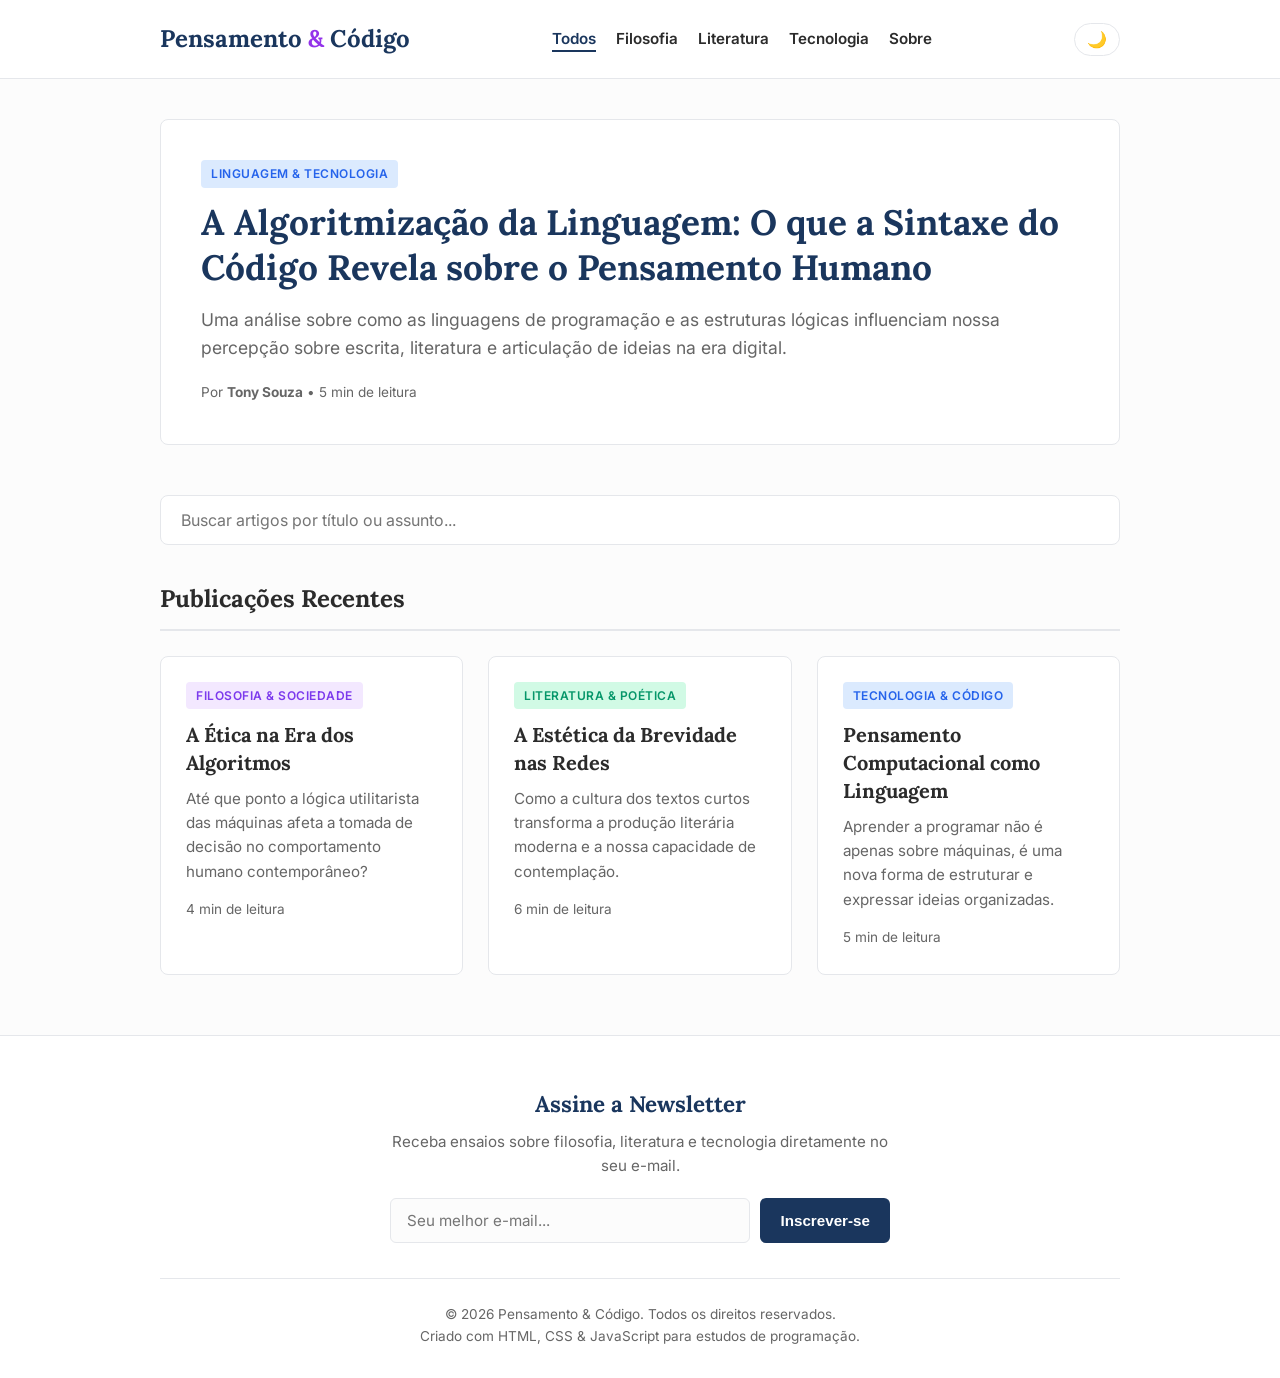
==== index.html @ ac8e293f "Add files via upload" ====
<!DOCTYPE html>
<html lang="pt-BR">
<head>
    <meta charset="UTF-8">
    <meta name="viewport" content="width=device-width, initial-scale=1.0">
    <title>Pensamento & Código — Filosofia, Literatura e Tecnologia</title>
    <!-- Google Fonts -->
    <link rel="preconnect" href="https://fonts.googleapis.com">
    <link rel="preconnect" href="https://fonts.gstatic.com" crossorigin>
    <link href="https://fonts.googleapis.com/css2?family=Inter:wght@400;600&family=Lora:ital,wght@0,500;0,700;1,400&display=swap" rel="stylesheet">
    <link rel="stylesheet" href="style.css">
</head>
<body>

    <!-- CABEÇALHO / NAVEGAÇÃO -->
    <header class="header">
        <div class="container header-container">
            <div class="logo">
                <a href="index.html">Pensamento <span>&</span> Código</a>
            </div>
            
            <nav class="nav">
                <ul>
                    <li><a href="#" class="filter-btn active" data-filter="all">Todos</a></li>
                    <li><a href="#" class="filter-btn" data-filter="filosofia">Filosofia</a></li>
                    <li><a href="#" class="filter-btn" data-filter="literatura">Literatura</a></li>
                    <li><a href="#" class="filter-btn" data-filter="tecnologia">Tecnologia</a></li>
                    <li><a href="artigo.html">Sobre</a></li>
                </ul>
            </nav>

            <!-- BOTÃO DE DARK MODE -->
            <button id="theme-toggle" class="theme-toggle-btn" aria-label="Alternar Tema">
                🌙
            </button>
        </div>
    </header>

    <!-- CONTEÚDO PRINCIPAL -->
    <main class="container">

        <!-- ARTIGO EM DESTAQUE (HERO) -->
        <section class="hero-card">
            <span class="tag tag-tech">Linguagem & Tecnologia</span>
            <h1 class="hero-title">
                <a href="artigo.html" style="text-decoration: none; color: inherit;">
                    A Algoritmização da Linguagem: O que a Sintaxe do Código Revela sobre o Pensamento Humano
                </a>
            </h1>
            <p class="hero-excerpt">
                Uma análise sobre como as linguagens de programação e as estruturas lógicas influenciam nossa percepção sobre escrita, literatura e articulação de ideias na era digital.
            </p>
            <div class="meta">
                <span>Por <strong>Tony Souza</strong></span> • <span>5 min de leitura</span>
            </div>
        </section>

        <!-- BARRA DE PESQUISA -->
        <div class="search-container">
            <form id="search-form" onsubmit="return false;">
                <input 
                    type="text" 
                    id="search-input" 
                    placeholder="Buscar artigos por título ou assunto..." 
                    aria-label="Buscar artigos"
                    autocomplete="off"
                >
            </form>
        </div>

        <!-- FEED DE ARTIGOS RECENTES -->
        <section class="articles-section">
            <h2 class="section-title">Publicações Recentes</h2>
            
            <div class="articles-grid">

                <!-- Card 1 -->
                <article class="card" data-category="filosofia">
                    <span class="tag tag-filosofia">Filosofia & Sociedade</span>
                    <h3 class="card-title">A Ética na Era dos Algoritmos</h3>
                    <p class="card-excerpt">Até que ponto a lógica utilitarista das máquinas afeta a tomada de decisão no comportamento humano contemporâneo?</p>
                    <div class="meta"><span>4 min de leitura</span></div>
                </article>

                <!-- Card 2 -->
                <article class="card" data-category="literatura">
                    <span class="tag tag-literatura">Literatura & Poética</span>
                    <h3 class="card-title">A Estética da Brevidade nas Redes</h3>
                    <p class="card-excerpt">Como a cultura dos textos curtos transforma a produção literária moderna e a nossa capacidade de contemplação.</p>
                    <div class="meta"><span>6 min de leitura</span></div>
                </article>

                <!-- Card 3 -->
                <article class="card" data-category="tecnologia">
                    <span class="tag tag-tech">Tecnologia & Código</span>
                    <h3 class="card-title">Pensamento Computacional como Linguagem</h3>
                    <p class="card-excerpt">Aprender a programar não é apenas sobre máquinas, é uma nova forma de estruturar e expressar ideias organizadas.</p>
                    <div class="meta"><span>5 min de leitura</span></div>
                </article>

            </div>
        </section>

    </main>

    <!-- RODAPÉ COM NEWSLETTER -->
    <footer class="footer">
        <div class="container footer-container">
            
            <div class="footer-newsletter">
                <h3>Assine a Newsletter</h3>
                <p>Receba ensaios sobre filosofia, literatura e tecnologia diretamente no seu e-mail.</p>
                
                <form class="newsletter-form" id="newsletter-form">
                    <input 
                        type="email" 
                        id="newsletter-email" 
                        placeholder="Seu melhor e-mail..." 
                        required
                    >
                    <button type="submit" class="btn-subscribe">Inscrever-se</button>
                </form>
                <p id="newsletter-message" class="newsletter-message"></p>
            </div>

            <hr class="footer-divider">

            <div class="footer-bottom">
                <p>&copy; 2026 Pensamento & Código. Todos os direitos reservados.</p>
                <p>Criado com HTML, CSS & JavaScript para estudos de programação.</p>
            </div>

        </div>
    </footer>

    <!-- CONEXÃO COM O JAVASCRIPT -->
    <script src="script.js"></script>
</body>
</html>
---- style.css ----
/* RESET E VARIÁVEIS DE COR */
* {
    margin: 0;
    padding: 0;
    box-sizing: border-box;
}

:root {
    --bg-color: #fcfcfc;
    --text-color: #2b2b2b;
    --text-muted: #666666;
    --primary-color: #1a365d; /* Azul editorial */
    --card-bg: #ffffff;
    --border-color: #e5e7eb;
    
    /* Cores das Tags */
    --tag-tech: #2563eb;
    --tag-filosofia: #7c3aed;
    --tag-literatura: #059669;
}

body {
    background-color: var(--bg-color);
    color: var(--text-color);
    font-family: 'Inter', sans-serif;
    line-height: 1.6;
}

/* LAYOUT CONTAINER */
.container {
    max-width: 1000px;
    margin: 0 auto;
    padding: 0 20px;
}

/* HEADER */
.header {
    background-color: var(--card-bg);
    border-bottom: 1px solid var(--border-color);
    padding: 20px 0;
    margin-bottom: 40px;
}

.header-container {
    display: flex;
    justify-content: space-between;
    align-items: center;
}

.logo a {
    font-family: 'Lora', serif;
    font-size: 1.5rem;
    font-weight: 700;
    color: var(--primary-color);
    text-decoration: none;
}

.logo span {
    color: #9333ea;
}

.nav ul {
    display: flex;
    list-style: none;
    gap: 20px;
}

.nav a {
    text-decoration: none;
    color: var(--text-color);
    font-size: 0.95rem;
    font-weight: 600;
    transition: color 0.2s;
}

.nav a:hover {
    color: var(--primary-color);
}

/* TAGS */
.tag {
    display: inline-block;
    font-size: 0.75rem;
    font-weight: 600;
    text-transform: uppercase;
    letter-spacing: 0.5px;
    padding: 4px 10px;
    border-radius: 4px;
    margin-bottom: 12px;
}

.tag-tech { background-color: #dbeafe; color: var(--tag-tech); }
.tag-filosofia { background-color: #f3e8ff; color: var(--tag-filosofia); }
.tag-literatura { background-color: #d1fae5; color: var(--tag-literatura); }

/* HERO (DESTAQUE) */
.hero-card {
    background-color: var(--card-bg);
    border: 1px solid var(--border-color);
    border-radius: 8px;
    padding: 40px;
    margin-bottom: 50px;
}

.hero-title {
    font-family: 'Lora', serif;
    font-size: 2.2rem;
    color: var(--primary-color);
    margin-bottom: 15px;
    line-height: 1.3;
}

.hero-excerpt {
    font-size: 1.1rem;
    color: var(--text-muted);
    margin-bottom: 20px;
}

/* META DADOS */
.meta {
    font-size: 0.85rem;
    color: var(--text-muted);
}

/* ARTICLES SECTION */
.section-title {
    font-family: 'Lora', serif;
    font-size: 1.5rem;
    margin-bottom: 25px;
    border-bottom: 2px solid var(--border-color);
    padding-bottom: 10px;
}

.articles-grid {
    display: grid;
    grid-template-columns: repeat(auto-fit, minmax(280px, 1fr));
    gap: 25px;
    margin-bottom: 60px;
}

.card {
    background-color: var(--card-bg);
    border: 1px solid var(--border-color);
    border-radius: 8px;
    padding: 25px;
    transition: transform 0.2s, box-shadow 0.2s;
}

.card:hover {
    transform: translateY(-3px);
    box-shadow: 0 4px 12px rgba(0,0,0,0.05);
}

.card-title {
    font-family: 'Lora', serif;
    font-size: 1.25rem;
    margin-bottom: 10px;
    line-height: 1.4;
}

.card-excerpt {
    font-size: 0.95rem;
    color: var(--text-muted);
    margin-bottom: 15px;
}

/* FOOTER */
.footer {
    border-top: 1px solid var(--border-color);
    padding: 30px 0;
    text-align: center;
    font-size: 0.85rem;
    color: var(--text-muted);
}
/* ==========================================
   ESTILOS DA PÁGINA INTERNA DE ARTIGO
   ========================================== */

/* Container mais estreito para otimizar a leitura */
.article-container {
    max-width: 720px;
    margin: 0 auto;
    padding: 0 20px;
}

.back-link {
    display: inline-block;
    margin-bottom: 25px;
    color: var(--primary-color);
    text-decoration: none;
    font-size: 0.9rem;
    font-weight: 600;
    transition: transform 0.2s;
}

.back-link:hover {
    transform: translateX(-4px);
}

.article-header {
    margin-bottom: 35px;
    border-bottom: 1px solid var(--border-color);
    padding-bottom: 25px;
}

.article-title {
    font-family: 'Lora', serif;
    font-size: 2.3rem;
    line-height: 1.25;
    color: var(--primary-color);
    margin-top: 10px;
    margin-bottom: 15px;
}

.article-meta {
    font-size: 0.9rem;
    color: var(--text-muted);
}

/* Corpo do Artigo */
.article-content {
    font-size: 1.1rem;
    line-height: 1.8;
    color: #333333;
}

.article-content p {
    margin-bottom: 22px;
}

.article-content .lead {
    font-size: 1.25rem;
    font-weight: 500;
    line-height: 1.6;
    color: var(--text-color);
}

.article-content h2 {
    font-family: 'Lora', serif;
    font-size: 1.6rem;
    color: var(--primary-color);
    margin-top: 40px;
    margin-bottom: 18px;
}

/* Citação / Blockquote */
blockquote {
    border-left: 4px solid var(--primary-color);
    padding-left: 20px;
    margin: 30px 0;
    font-family: 'Lora', serif;
    font-style: italic;
    font-size: 1.2rem;
    color: #4a5568;
    background-color: #f8fafc;
    padding-top: 10px;
    padding-bottom: 10px;
    border-radius: 0 6px 6px 0;
}

/* Bloco de Código */
pre {
    background-color: #1e293b;
    color: #f8fafc;
    padding: 20px;
    border-radius: 8px;
    overflow-x: auto;
    margin: 30px 0;
}

code {
    font-family: 'Fira Code', monospace;
    font-size: 0.9rem;
    line-height: 1.5;
}

/* Caixa do Autor */
.author-box {
    margin-top: 60px;
    margin-bottom: 60px;
    background-color: var(--card-bg);
    border: 1px solid var(--border-color);
    border-radius: 8px;
    padding: 30px;
}

.author-box h3 {
    font-size: 0.8rem;
    text-transform: uppercase;
    letter-spacing: 1px;
    color: var(--text-muted);
    margin-bottom: 8px;
}

.author-name {
    font-family: 'Lora', serif;
    font-size: 1.3rem;
    font-weight: 700;
    color: var(--primary-color);
    margin-bottom: 10px;
}

.author-bio {
    font-size: 0.95rem;
    color: var(--text-muted);
    line-height: 1.6;
    margin-bottom: 0;
}
/* Efeito ao passar o mouse sobre o título do artigo em destaque */
.hero-title a {
    transition: color 0.2s ease;
}

.hero-title a:hover {
    color: #2563eb; /* Muda suavemente para um tom de azul ao passar o mouse */
}
/* ==========================================
   ESTILOS DO MODO ESCURO (DARK MODE)
   ========================================== */

/* Estilo do Botão de Tema */
.theme-toggle-btn {
    background: none;
    border: 1px solid var(--border-color);
    padding: 6px 12px;
    border-radius: 20px;
    cursor: pointer;
    font-size: 1rem;
    transition: background-color 0.2s, transform 0.2s;
}

.theme-toggle-btn:hover {
    transform: scale(1.05);
}

/* Variáveis para quando a classe .dark-theme for adicionada ao body */
body.dark-theme {
    --bg-color: #0f172a;       /* Fundo escuro elegante */
    --text-color: #e2e8f0;     /* Texto claro */
    --text-muted: #94a3b8;     /* Texto secundário */
    --primary-color: #60a5fa;  /* Destaque azul claro */
    --card-bg: #1e293b;        /* Fundo dos cartões */
    --border-color: #334155;    /* Bordas suaves */
}

/* Ajuste do fundo dos artigos e citações no Dark Mode */
body.dark-theme blockquote {
    background-color: #1e293b;
    color: #cbd5e1;
}

body.dark-theme pre {
    background-color: #020617; /* Bloco de código ainda mais destacado */
}
/* ==========================================
   RESPONSIVIDADE (MEDIA QUERIES)
   ========================================== */

/* Ajustes para telas de tablets e celulares (até 768px) */
@media (max-width: 768px) {
    
    /* Cabeçalho mais compacto */
    .header-container {
        flex-direction: column;
        gap: 15px;
        text-align: center;
    }

    .nav ul {
        gap: 12px;
        flex-wrap: wrap;
        justify-content: center;
    }

    /* Cartões e Destaque */
    .hero-card {
        padding: 25px 20px;
    }

    .hero-title {
        font-size: 1.6rem;
    }

    .article-title {
        font-size: 1.8rem;
    }

    /* Grid de artigos vira 1 coluna */
    .articles-grid {
        grid-template-columns: 1fr;
    }
}
/* Estilo do filtro ativo no menu */
.nav a.filter-btn.active {
    color: var(--primary-color);
    border-bottom: 2px solid var(--primary-color);
    padding-bottom: 2px;
}

/* Transição suave ao ocultar/mostrar cards */
.card {
    transition: transform 0.2s, box-shadow 0.2s, opacity 0.3s ease;
}

.card.hide {
    display: none;
}
/* ==========================================
   ESTILOS DA BARRA DE PESQUISA
   ========================================== */
.search-container {
    margin-bottom: 35px;
}

#search-input {
    width: 100%;
    padding: 14px 20px;
    font-size: 1rem;
    font-family: 'Inter', sans-serif;
    border: 1px solid var(--border-color);
    border-radius: 8px;
    background-color: var(--card-bg);
    color: var(--text-color);
    outline: none;
    transition: border-color 0.2s, box-shadow 0.2s;
}

#search-input:focus {
    border-color: var(--primary-color);
    box-shadow: 0 0 0 3px rgba(37, 99, 235, 0.15);
}
/* ==========================================
   ESTILOS DO RODAPÉ E NEWSLETTER
   ========================================== */

.footer {
    border-top: 1px solid var(--border-color);
    padding: 50px 0 30px 0;
    margin-top: 60px;
    background-color: var(--card-bg);
}

.footer-newsletter {
    max-width: 500px;
    margin: 0 auto 35px auto;
    text-align: center;
}

.footer-newsletter h3 {
    font-family: 'Lora', serif;
    font-size: 1.4rem;
    color: var(--primary-color);
    margin-bottom: 8px;
}

.footer-newsletter p {
    font-size: 0.95rem;
    color: var(--text-muted);
    margin-bottom: 20px;
}

/* Formulário e Inputs */
.newsletter-form {
    display: flex;
    gap: 10px;
}

.newsletter-form input[type="email"] {
    flex: 1;
    padding: 12px 16px;
    font-size: 0.95rem;
    font-family: 'Inter', sans-serif;
    border: 1px solid var(--border-color);
    border-radius: 6px;
    background-color: var(--bg-color);
    color: var(--text-color);
    outline: none;
    transition: border-color 0.2s;
}

.newsletter-form input[type="email"]:focus {
    border-color: var(--primary-color);
}

.btn-subscribe {
    background-color: var(--primary-color);
    color: #ffffff;
    border: none;
    padding: 12px 20px;
    font-size: 0.95rem;
    font-weight: 600;
    border-radius: 6px;
    cursor: pointer;
    transition: opacity 0.2s, transform 0.2s;
}

.btn-subscribe:hover {
    opacity: 0.9;
    transform: translateY(-1px);
}

.newsletter-message {
    margin-top: 12px;
    font-size: 0.85rem;
    color: #059669; /* Verde de sucesso */
    display: none;
}

.footer-divider {
    border: none;
    border-top: 1px solid var(--border-color);
    margin-bottom: 25px;
}

.footer-bottom {
    text-align: center;
    font-size: 0.85rem;
    color: var(--text-muted);
}

/* Ajuste Responsivo para Celular */
@media (max-width: 500px) {
    .newsletter-form {
        flex-direction: column;
    }
}
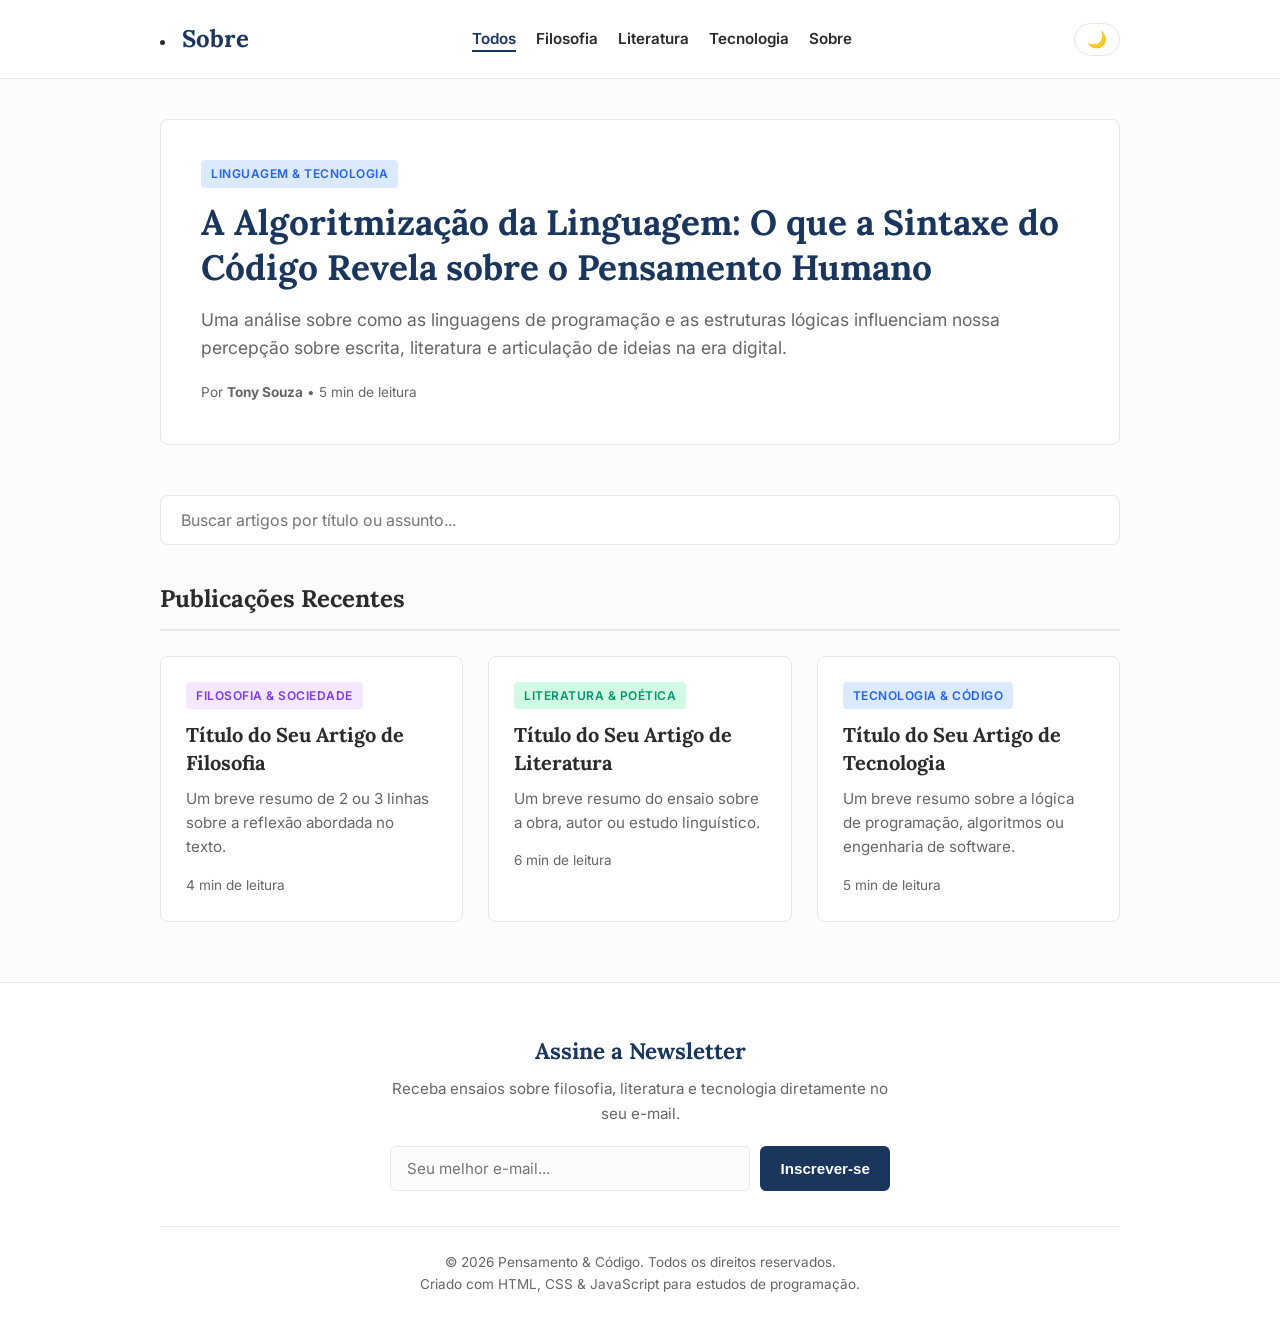
==== commit 421315cd: "Add files via upload Adicionados novos arquivos ao feed." ====
--- a/index.html
+++ b/index.html
@@ -16,7 +16,7 @@
     <header class="header">
         <div class="container header-container">
             <div class="logo">
-                <a href="index.html">Pensamento <span>&</span> Código</a>
+             <li><a href="sobre.html">Sobre</a></li>
             </div>
             
             <nav class="nav">
@@ -74,29 +74,41 @@
             
             <div class="articles-grid">
 
-                <!-- Card 1 -->
-                <article class="card" data-category="filosofia">
-                    <span class="tag tag-filosofia">Filosofia & Sociedade</span>
-                    <h3 class="card-title">A Ética na Era dos Algoritmos</h3>
-                    <p class="card-excerpt">Até que ponto a lógica utilitarista das máquinas afeta a tomada de decisão no comportamento humano contemporâneo?</p>
-                    <div class="meta"><span>4 min de leitura</span></div>
-                </article>
+               <!-- Card de Filosofia -->
+<article class="card" data-category="filosofia">
+    <span class="tag tag-filosofia">Filosofia & Sociedade</span>
+    <h3 class="card-title">
+        <a href="artigo.html" style="text-decoration: none; color: inherit;">
+            Título do Seu Artigo de Filosofia
+        </a>
+    </h3>
+    <p class="card-excerpt">Um breve resumo de 2 ou 3 linhas sobre a reflexão abordada no texto.</p>
+    <div class="meta"><span>4 min de leitura</span></div>
+</article>
 
-                <!-- Card 2 -->
-                <article class="card" data-category="literatura">
-                    <span class="tag tag-literatura">Literatura & Poética</span>
-                    <h3 class="card-title">A Estética da Brevidade nas Redes</h3>
-                    <p class="card-excerpt">Como a cultura dos textos curtos transforma a produção literária moderna e a nossa capacidade de contemplação.</p>
-                    <div class="meta"><span>6 min de leitura</span></div>
-                </article>
+<!-- Card de Literatura -->
+<article class="card" data-category="literatura">
+    <span class="tag tag-literatura">Literatura & Poética</span>
+    <h3 class="card-title">
+        <a href="artigo.html" style="text-decoration: none; color: inherit;">
+            Título do Seu Artigo de Literatura
+        </a>
+    </h3>
+    <p class="card-excerpt">Um breve resumo do ensaio sobre a obra, autor ou estudo linguístico.</p>
+    <div class="meta"><span>6 min de leitura</span></div>
+</article>
 
-                <!-- Card 3 -->
-                <article class="card" data-category="tecnologia">
-                    <span class="tag tag-tech">Tecnologia & Código</span>
-                    <h3 class="card-title">Pensamento Computacional como Linguagem</h3>
-                    <p class="card-excerpt">Aprender a programar não é apenas sobre máquinas, é uma nova forma de estruturar e expressar ideias organizadas.</p>
-                    <div class="meta"><span>5 min de leitura</span></div>
-                </article>
+<!-- Card de Tecnologia -->
+<article class="card" data-category="tecnologia">
+    <span class="tag tag-tech">Tecnologia & Código</span>
+    <h3 class="card-title">
+        <a href="artigo.html" style="text-decoration: none; color: inherit;">
+            Título do Seu Artigo de Tecnologia
+        </a>
+    </h3>
+    <p class="card-excerpt">Um breve resumo sobre a lógica de programação, algoritmos ou engenharia de software.</p>
+    <div class="meta"><span>5 min de leitura</span></div>
+</article>
 
             </div>
         </section>
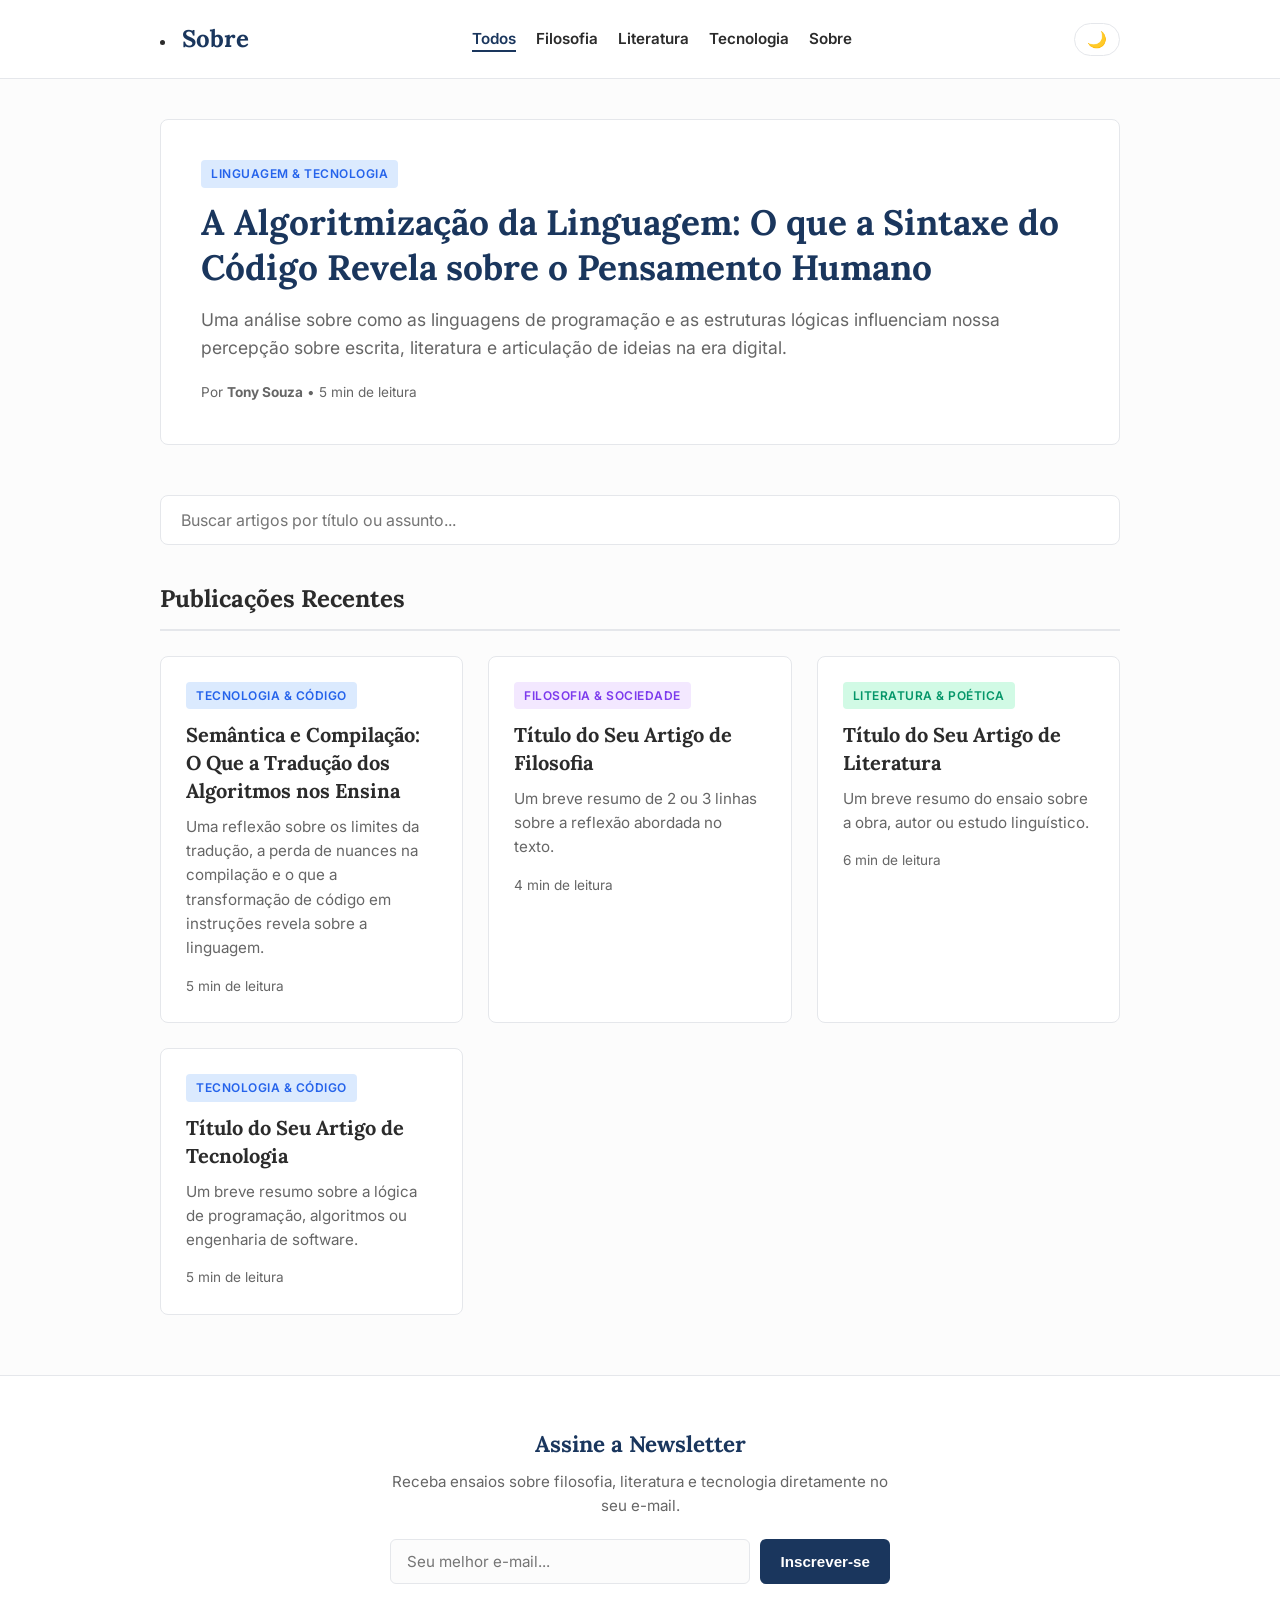
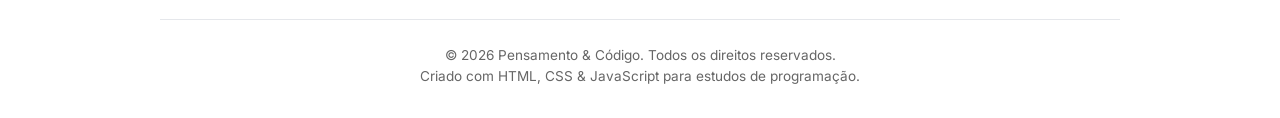
==== commit 2f8b7911: "Add files via upload" ====
--- a/index.html
+++ b/index.html
@@ -73,7 +73,19 @@
             <h2 class="section-title">Publicações Recentes</h2>
             
             <div class="articles-grid">
-
+<!-- Novo Artigo de Tecnologia -->
+<article class="card" data-category="tecnologia">
+    <span class="tag tag-tech">Tecnologia & Código</span>
+    <h3 class="card-title">
+        <a href="semantica-e-compilacao.html" style="text-decoration: none; color: inherit;">
+            Semântica e Compilação: O Que a Tradução dos Algoritmos nos Ensina
+        </a>
+    </h3>
+    <p class="card-excerpt">
+        Uma reflexão sobre os limites da tradução, a perda de nuances na compilação e o que a transformação de código em instruções revela sobre a linguagem.
+    </p>
+    <div class="meta"><span>5 min de leitura</span></div>
+</article>
                <!-- Card de Filosofia -->
 <article class="card" data-category="filosofia">
     <span class="tag tag-filosofia">Filosofia & Sociedade</span>
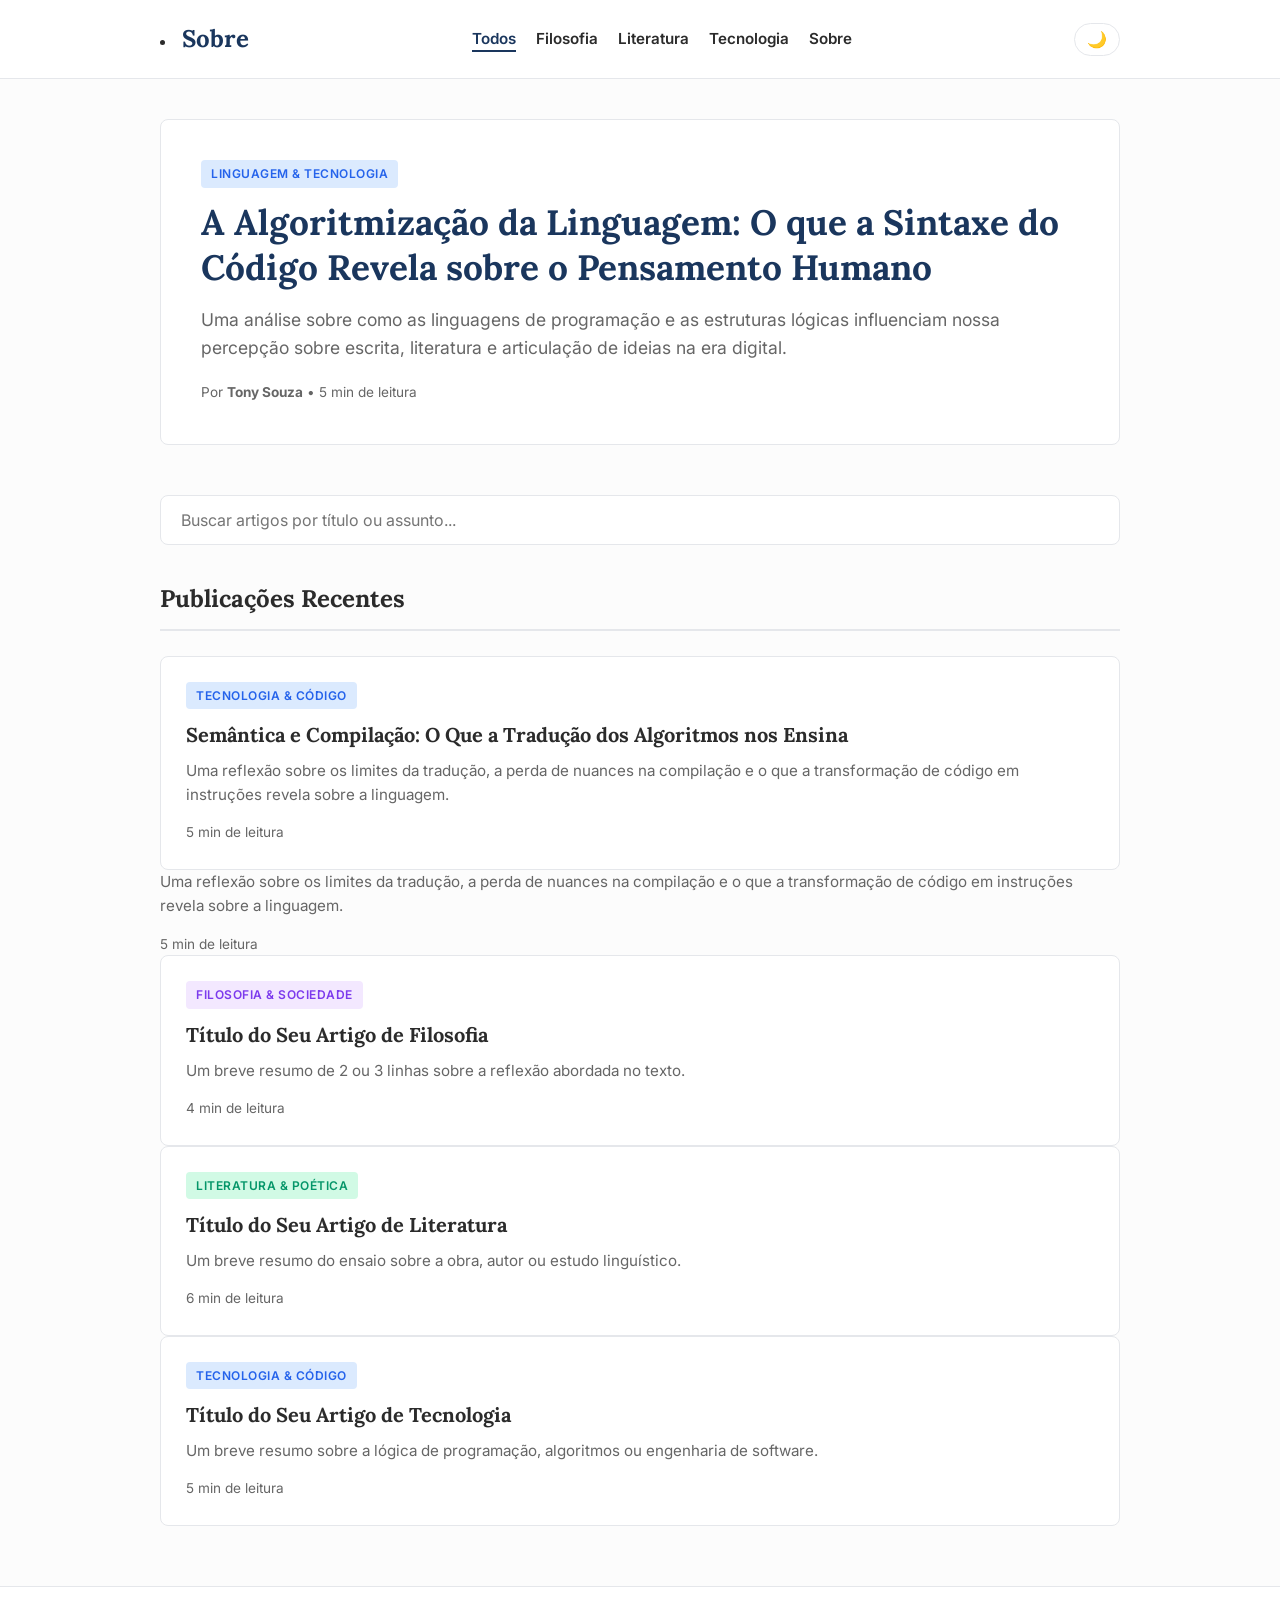
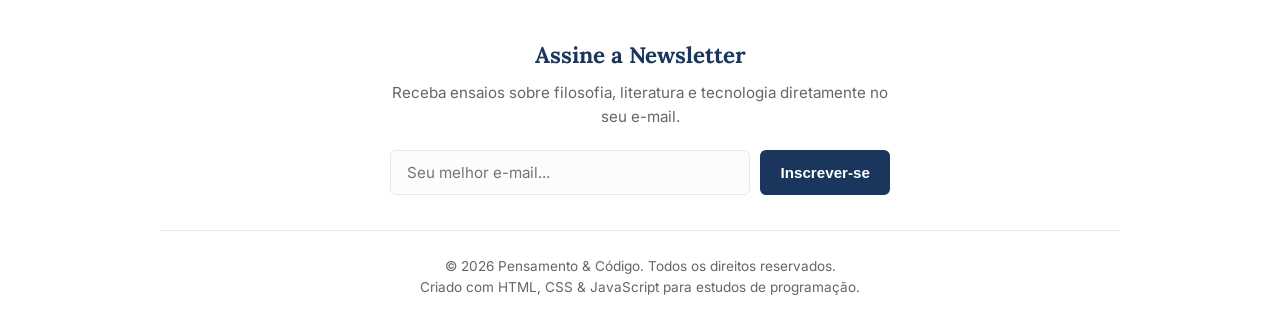
==== commit c002b6ff: "Add files via upload" ====
--- a/index.html
+++ b/index.html
@@ -72,14 +72,19 @@
         <section class="articles-section">
             <h2 class="section-title">Publicações Recentes</h2>
             
-            <div class="articles-grid">
-<!-- Novo Artigo de Tecnologia -->
+            <!-- Novo Artigo de Tecnologia -->
 <article class="card" data-category="tecnologia">
     <span class="tag tag-tech">Tecnologia & Código</span>
     <h3 class="card-title">
         <a href="semantica-e-compilacao.html" style="text-decoration: none; color: inherit;">
             Semântica e Compilação: O Que a Tradução dos Algoritmos nos Ensina
         </a>
+    </h3>
+    <p class="card-excerpt">
+        Uma reflexão sobre os limites da tradução, a perda de nuances na compilação e o que a transformação de código em instruções revela sobre a linguagem.
+    </p>
+    <div class="meta"><span>5 min de leitura</span></div>
+</article>
     </h3>
     <p class="card-excerpt">
         Uma reflexão sobre os limites da tradução, a perda de nuances na compilação e o que a transformação de código em instruções revela sobre a linguagem.
